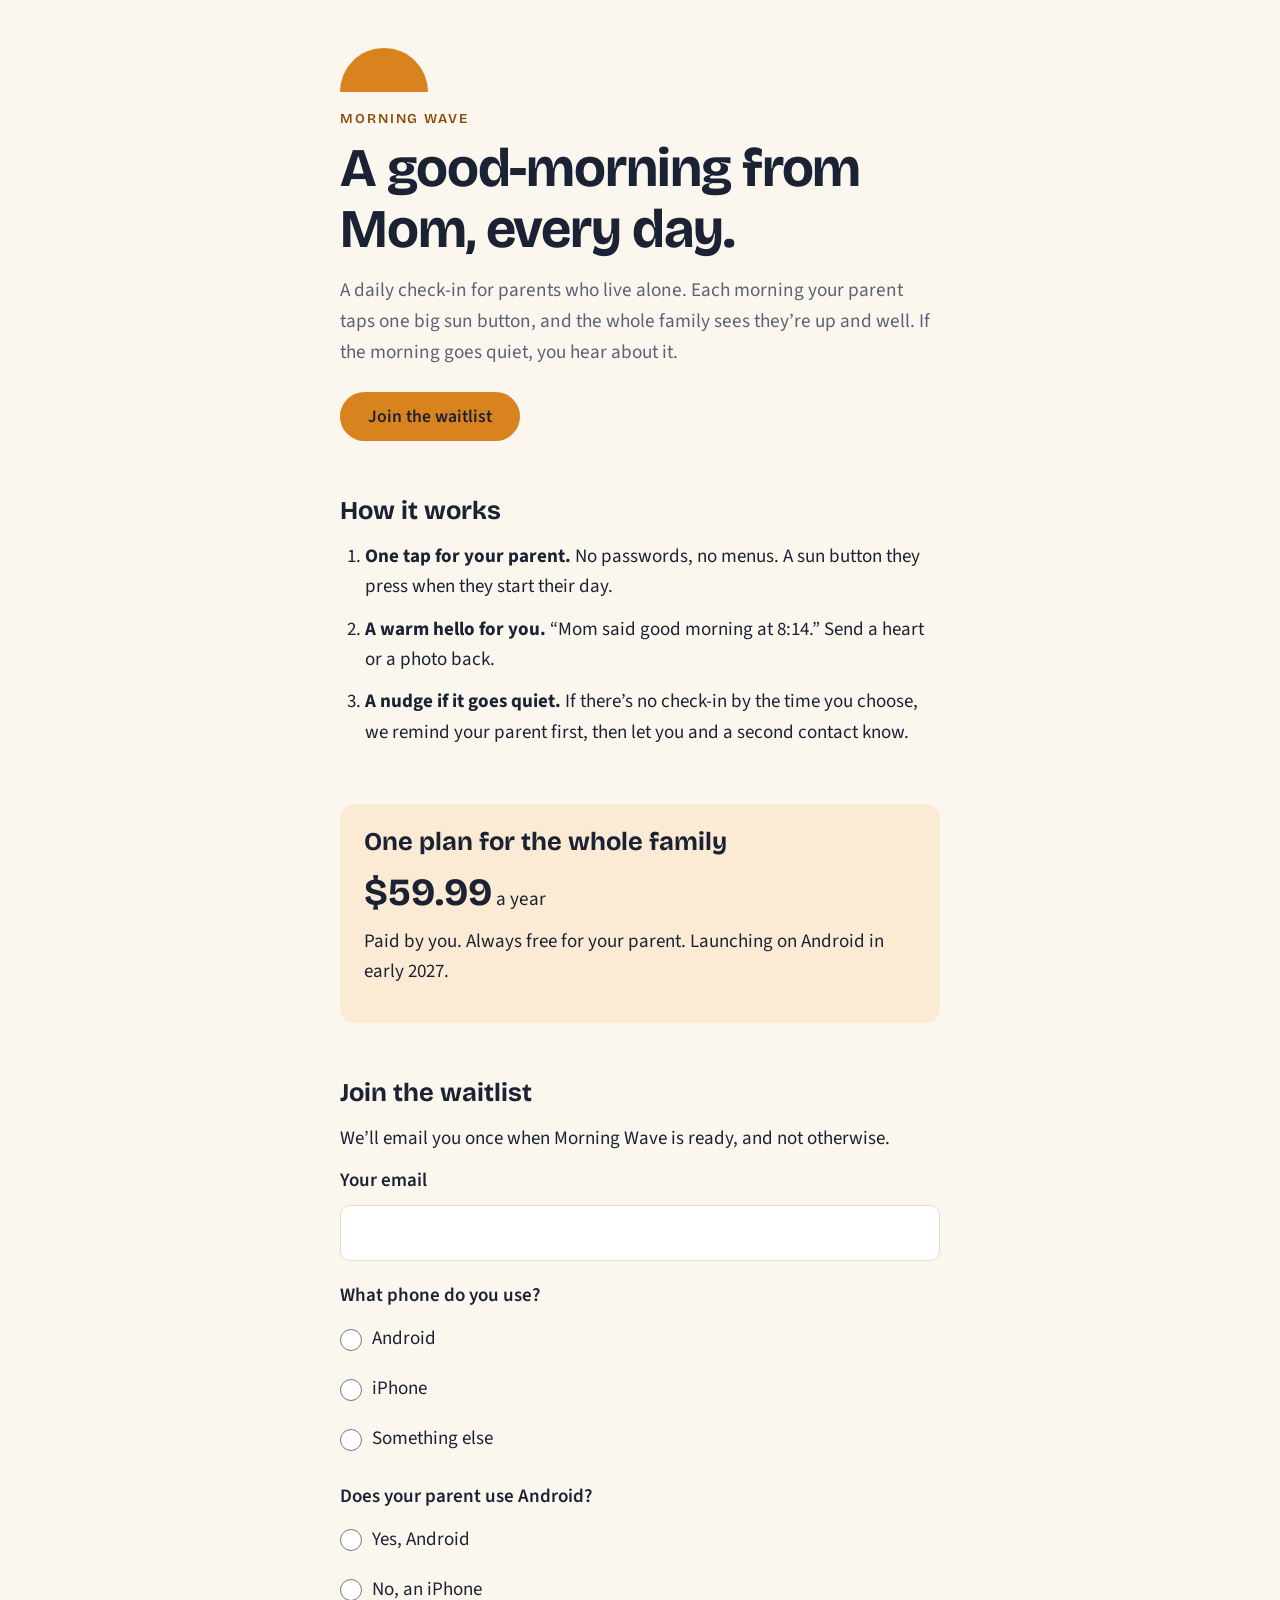
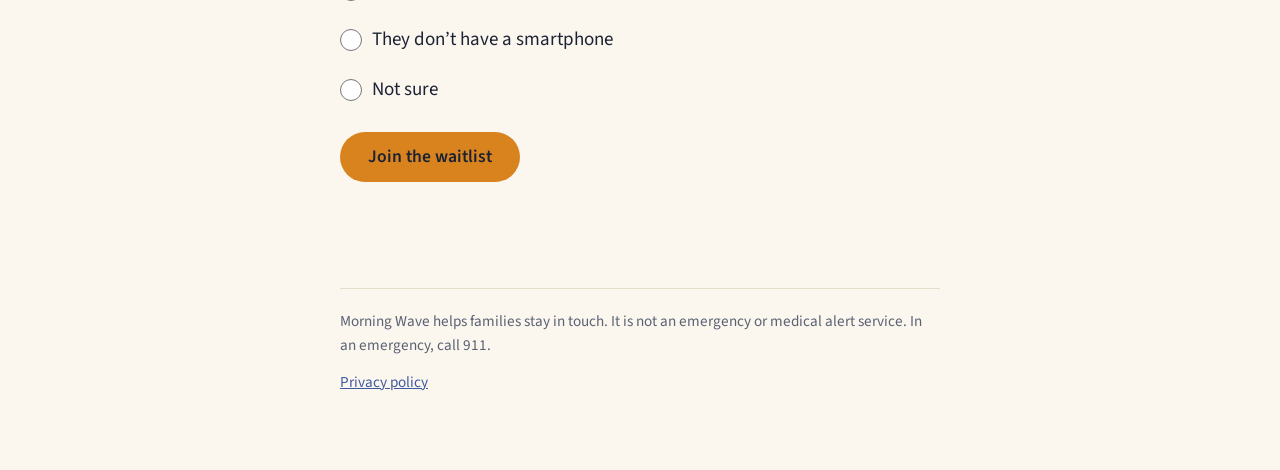
==== web/waitlist/index.html @ acbd317a "Add waitlist site and insert-only waitlist table One-page static site in web/waitlist that saves sig" ====
<!doctype html>
<html lang="en">
<head>
  <meta charset="utf-8">
  <meta name="viewport" content="width=device-width, initial-scale=1">
  <title>Morning Wave: a good-morning from Mom, every day</title>
  <meta name="description" content="A daily good-morning check-in for parents who live alone. One tap from them, peace of mind for you. Join the waitlist.">
  <meta property="og:title" content="Morning Wave: a good-morning from Mom, every day">
  <meta property="og:description" content="A daily good-morning check-in for parents who live alone. Join the waitlist.">
  <link rel="icon" href="data:image/svg+xml,%3Csvg xmlns='http://www.w3.org/2000/svg' viewBox='0 0 32 32'%3E%3Cpath d='M4 24a12 12 0 0 1 24 0z' fill='%23D9831F'/%3E%3C/svg%3E">
  <link rel="preconnect" href="https://fonts.googleapis.com">
  <link rel="preconnect" href="https://fonts.gstatic.com" crossorigin>
  <link rel="stylesheet" href="https://fonts.googleapis.com/css2?family=Bricolage+Grotesque:opsz,wght@12..96,600;12..96,700&family=Source+Sans+3:wght@400;600&display=swap">
  <link rel="stylesheet" href="styles.css">
</head>
<body>
  <main class="wrap">
    <header class="hero">
      <div class="sun" aria-hidden="true"></div>
      <p class="brand">Morning Wave</p>
      <h1>A good-morning from Mom, every day.</h1>
      <p class="lede">A daily check-in for parents who live alone. Each morning your parent taps one big sun button, and the whole family sees they’re up and well. If the morning goes quiet, you hear about it.</p>
      <a class="button" href="#join">Join the waitlist</a>
    </header>

    <section aria-labelledby="how">
      <h2 id="how">How it works</h2>
      <ol class="steps">
        <li><b>One tap for your parent.</b> No passwords, no menus. A sun button they press when they start their day.</li>
        <li><b>A warm hello for you.</b> “Mom said good morning at 8:14.” Send a heart or a photo back.</li>
        <li><b>A nudge if it goes quiet.</b> If there’s no check-in by the time you choose, we remind your parent first, then let you and a second contact know.</li>
      </ol>
    </section>

    <section class="price" aria-labelledby="price">
      <h2 id="price">One plan for the whole family</h2>
      <p class="amount"><b>$59.99</b> a year</p>
      <p>Paid by you. Always free for your parent. Launching on Android in early 2027.</p>
    </section>

    <section id="join" aria-labelledby="join-title">
      <h2 id="join-title">Join the waitlist</h2>
      <p>We’ll email you once when Morning Wave is ready, and not otherwise.</p>

      <form id="waitlist-form" novalidate>
        <label for="email">Your email</label>
        <input id="email" name="email" type="email" autocomplete="email" required maxlength="254">

        <fieldset>
          <legend>What phone do you use?</legend>
          <label class="choice"><input type="radio" name="own_phone" value="android" required> Android</label>
          <label class="choice"><input type="radio" name="own_phone" value="iphone"> iPhone</label>
          <label class="choice"><input type="radio" name="own_phone" value="other"> Something else</label>
        </fieldset>

        <fieldset>
          <legend>Does your parent use Android?</legend>
          <label class="choice"><input type="radio" name="parent_phone" value="android" required> Yes, Android</label>
          <label class="choice"><input type="radio" name="parent_phone" value="iphone"> No, an iPhone</label>
          <label class="choice"><input type="radio" name="parent_phone" value="no_smartphone"> They don’t have a smartphone</label>
          <label class="choice"><input type="radio" name="parent_phone" value="not_sure"> Not sure</label>
        </fieldset>

        <!-- Left empty by people; bots that fill every field are ignored. -->
        <div class="hp" aria-hidden="true">
          <label for="website">Website</label>
          <input id="website" name="website" type="text" tabindex="-1" autocomplete="off">
        </div>

        <button class="button" type="submit">Join the waitlist</button>
        <p id="form-status" class="status" role="status" aria-live="polite"></p>
      </form>
    </section>

    <footer>
      <p>Morning Wave helps families stay in touch. It is not an emergency or medical alert service. In an emergency, call 911.</p>
      <p><a href="privacy.html">Privacy policy</a></p>
    </footer>
  </main>

  <script src="config.js"></script>
  <script src="app.js"></script>
</body>
</html>
---- web/waitlist/styles.css ----
:root {
  --bg: #fbf6ee;
  --surface: #ffffff;
  --ink: #1b2233;
  --muted: #5a6273;
  --line: #e6dccb;
  --sun: #d9831f;
  --sun-ink: #8a4b0a;
  --sun-soft: #fbebd5;
  --dusk: #3f5aa0;
  --bad: #b23a3a;
  --display: "Bricolage Grotesque", ui-sans-serif, system-ui, sans-serif;
  --body: "Source Sans 3", ui-sans-serif, system-ui, sans-serif;
  color-scheme: light;
}

@media (prefers-color-scheme: dark) {
  :root {
    --bg: #12161f;
    --surface: #1a202c;
    --ink: #e7eaf1;
    --muted: #a3acbd;
    --line: #2c3445;
    --sun: #f0a445;
    --sun-ink: #f0a445;
    --sun-soft: #3a2a15;
    --dusk: #8da4e6;
    --bad: #eb7b7b;
    color-scheme: dark;
  }
}

* { box-sizing: border-box; }

body {
  margin: 0;
  background: var(--bg);
  color: var(--ink);
  font: 19px/1.6 var(--body);
}

.wrap {
  max-width: 640px;
  margin: 0 auto;
  padding: 48px 20px 64px;
  display: flex;
  flex-direction: column;
  gap: 56px;
}

h1, h2 {
  font-family: var(--display);
  line-height: 1.12;
  margin: 0 0 16px;
  text-wrap: balance;
}
h1 { font-size: clamp(2.3rem, 8vw, 3.4rem); letter-spacing: -0.02em; }
h2 { font-size: 1.6rem; }
p { margin: 0 0 12px; }
a { color: var(--dusk); }

.hero { display: flex; flex-direction: column; align-items: flex-start; }
.sun {
  width: 88px;
  height: 44px;
  border-radius: 88px 88px 0 0;
  background: var(--sun);
  margin-bottom: 20px;
}
.brand {
  font: 600 0.85rem/1 var(--display);
  letter-spacing: 0.14em;
  text-transform: uppercase;
  color: var(--sun-ink);
}
.lede { font-size: 1.2rem; color: var(--muted); margin-bottom: 24px; }

.steps { margin: 0; padding-left: 1.3em; display: flex; flex-direction: column; gap: 12px; }

.price {
  background: var(--sun-soft);
  border-radius: 14px;
  padding: 24px;
}
.amount { font-size: 1.2rem; }
.amount b { font: 700 2.4rem/1 var(--display); }

form { display: flex; flex-direction: column; gap: 20px; margin-top: 8px; }
label { font-weight: 600; }
input[type="email"] {
  width: 100%;
  font: inherit;
  padding: 12px 14px;
  margin-top: -12px;
  border: 1px solid var(--line);
  border-radius: 10px;
  background: var(--surface);
  color: var(--ink);
}
fieldset { border: 0; margin: 0; padding: 0; display: flex; flex-direction: column; gap: 6px; }
legend { font-weight: 600; margin-bottom: 6px; padding: 0; }
.choice { font-weight: 400; display: flex; align-items: center; gap: 10px; min-height: 44px; }
.choice input { width: 22px; height: 22px; accent-color: var(--sun); margin: 0; }

.button {
  display: inline-block;
  font: 600 1.1rem/1 var(--body);
  color: #1b2233;
  background: var(--sun);
  border: 0;
  border-radius: 999px;
  padding: 16px 28px;
  text-decoration: none;
  cursor: pointer;
}
form .button { align-self: flex-start; }
.button:disabled { opacity: 0.6; cursor: progress; }
:focus-visible { outline: 3px solid var(--dusk); outline-offset: 3px; }

.status { min-height: 1.6em; margin: 0; }
.status.error { color: var(--bad); }

/* Honeypot: off-screen rather than display:none so simple bots still fill it. */
.hp { position: absolute; left: -9999px; width: 1px; height: 1px; overflow: hidden; }

footer { border-top: 1px solid var(--line); padding-top: 20px; color: var(--muted); font-size: 0.95rem; }

.policy h2 { font-size: 1.25rem; margin-top: 12px; }
.muted { color: var(--muted); }
.todo {
  background: var(--sun-soft);
  border-left: 4px solid var(--sun);
  padding: 12px 16px;
  border-radius: 6px;
}
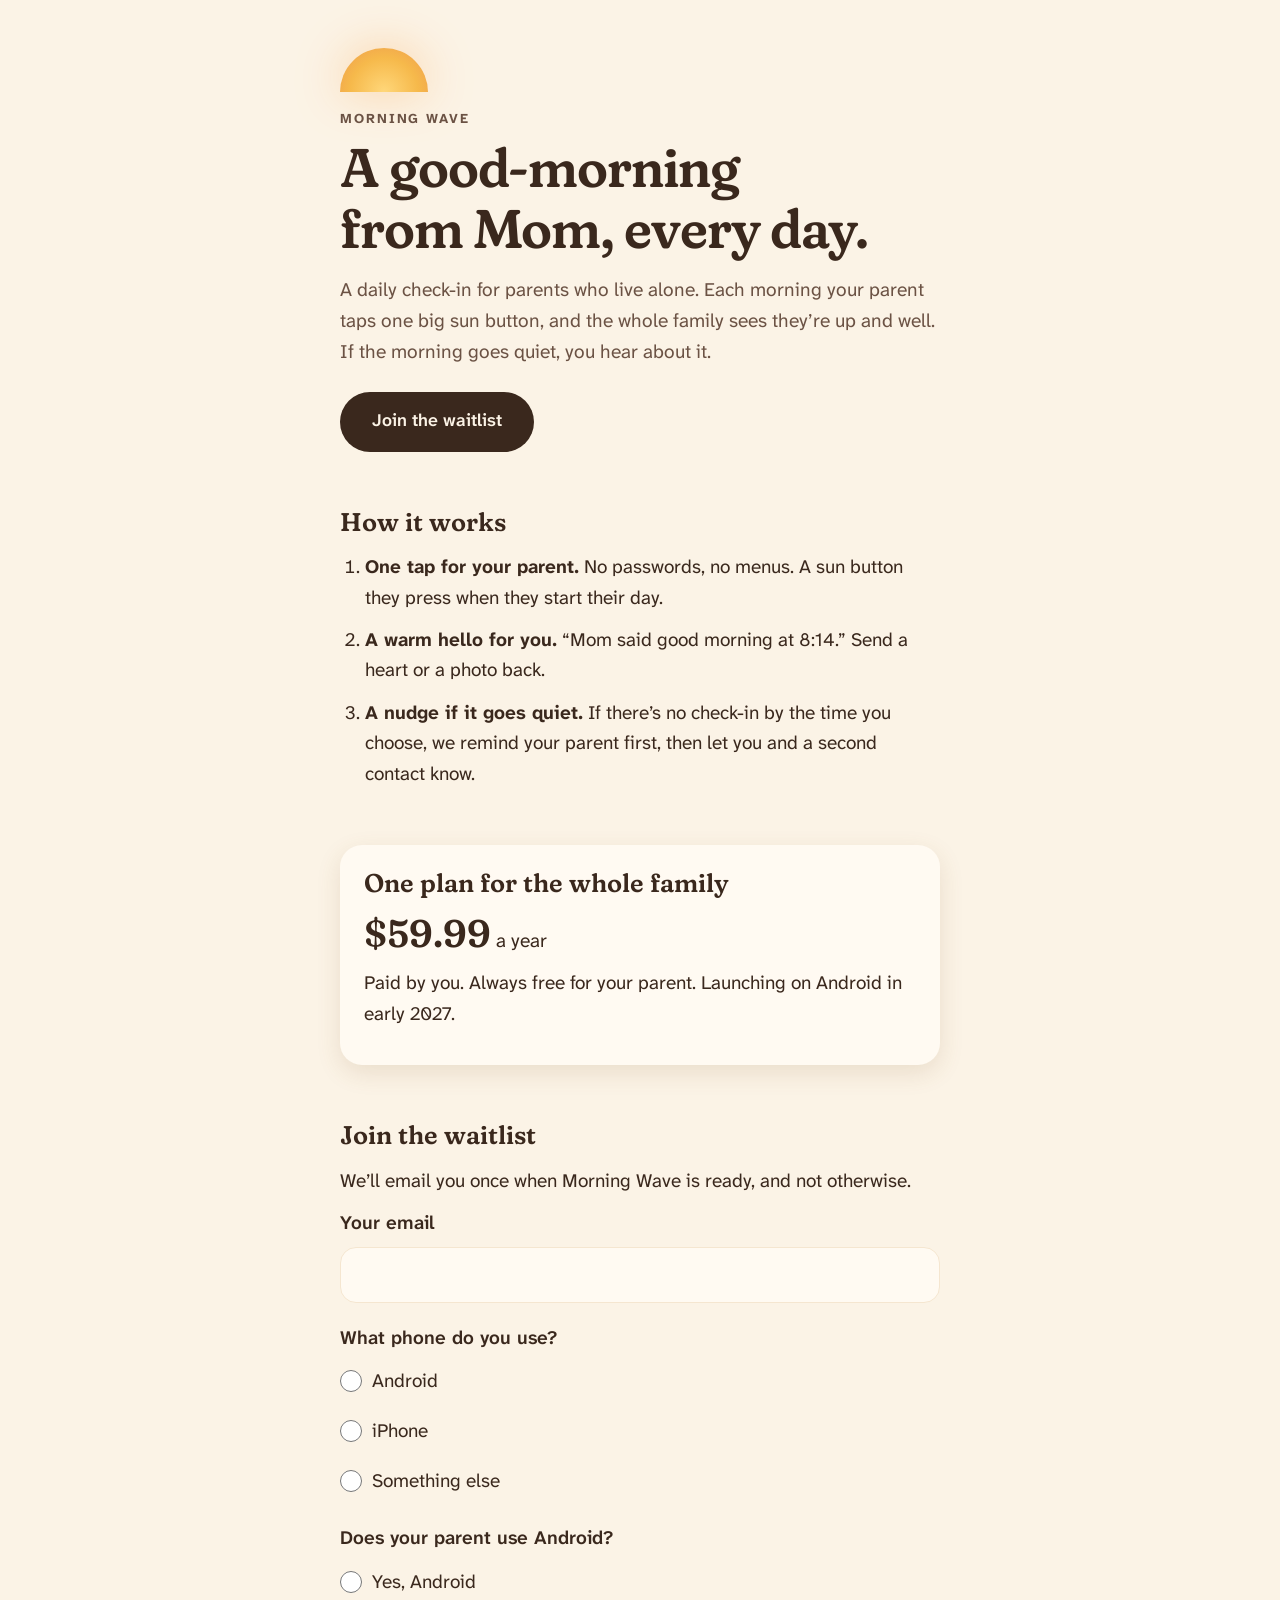
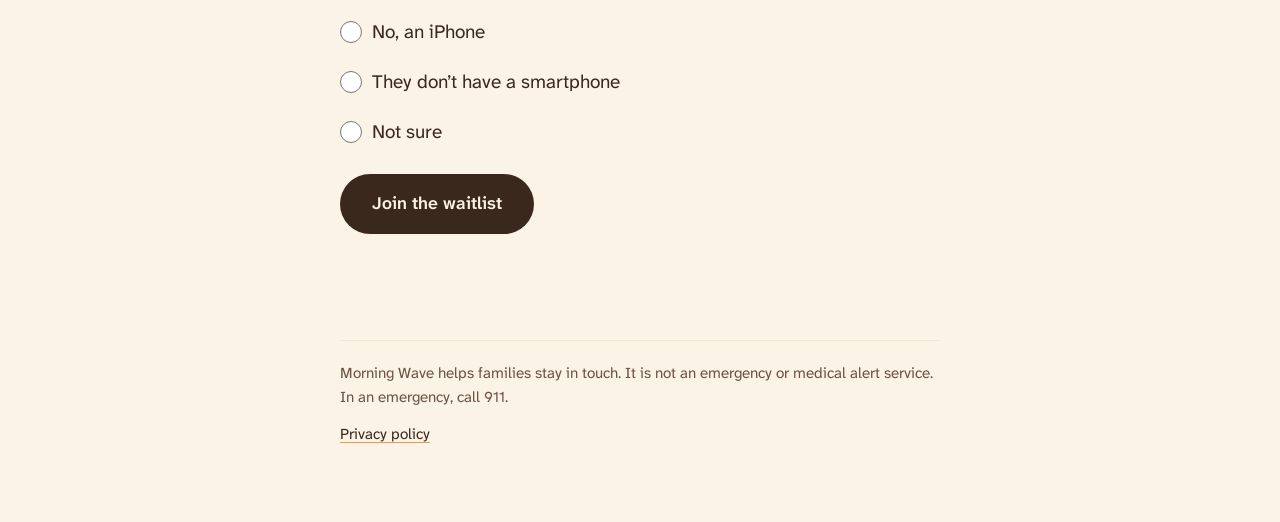
==== commit 29ee916c: "Match waitlist email check to the database and the app's theme The form now uses the same email patt" ====
--- a/web/waitlist/index.html
+++ b/web/waitlist/index.html
@@ -7,10 +7,10 @@
   <meta name="description" content="A daily good-morning check-in for parents who live alone. One tap from them, peace of mind for you. Join the waitlist.">
   <meta property="og:title" content="Morning Wave: a good-morning from Mom, every day">
   <meta property="og:description" content="A daily good-morning check-in for parents who live alone. Join the waitlist.">
-  <link rel="icon" href="data:image/svg+xml,%3Csvg xmlns='http://www.w3.org/2000/svg' viewBox='0 0 32 32'%3E%3Cpath d='M4 24a12 12 0 0 1 24 0z' fill='%23D9831F'/%3E%3C/svg%3E">
+  <link rel="icon" href="data:image/svg+xml,%3Csvg xmlns='http://www.w3.org/2000/svg' viewBox='0 0 32 32'%3E%3Cpath d='M4 24a12 12 0 0 1 24 0z' fill='%23F6B94B'/%3E%3C/svg%3E">
   <link rel="preconnect" href="https://fonts.googleapis.com">
   <link rel="preconnect" href="https://fonts.gstatic.com" crossorigin>
-  <link rel="stylesheet" href="https://fonts.googleapis.com/css2?family=Bricolage+Grotesque:opsz,wght@12..96,600;12..96,700&family=Source+Sans+3:wght@400;600&display=swap">
+  <link rel="stylesheet" href="https://fonts.googleapis.com/css2?family=Atkinson+Hyperlegible+Next:wght@400;700&family=Fraunces:opsz,wght,SOFT,WONK@9..144,600,100,0&display=swap">
   <link rel="stylesheet" href="styles.css">
 </head>
 <body>
@@ -44,7 +44,8 @@
 
       <form id="waitlist-form" novalidate>
         <label for="email">Your email</label>
-        <input id="email" name="email" type="email" autocomplete="email" required maxlength="254">
+        <input id="email" name="email" type="email" autocomplete="email" required maxlength="254"
+               pattern="[^@\s]+@[^@\s]+\.[^@\s]+" title="An email address like name@example.com">
 
         <fieldset>
           <legend>What phone do you use?</legend>
--- a/web/waitlist/styles.css
+++ b/web/waitlist/styles.css
@@ -1,40 +1,27 @@
 :root {
-  --bg: #fbf6ee;
-  --surface: #ffffff;
-  --ink: #1b2233;
-  --muted: #5a6273;
-  --line: #e6dccb;
-  --sun: #d9831f;
-  --sun-ink: #8a4b0a;
-  --sun-soft: #fbebd5;
-  --dusk: #3f5aa0;
-  --bad: #b23a3a;
-  --display: "Bricolage Grotesque", ui-sans-serif, system-ui, sans-serif;
-  --body: "Source Sans 3", ui-sans-serif, system-ui, sans-serif;
+  /* Palette from lib/theme/palette.dart (DESIGN.md). Light only, like the app. */
+  --paper: #fbf3e6;
+  --paper-deep: #f5e6d0;
+  --card: #fffaf2;
+  --ink: #3a281d;
+  --ink-soft: #6b5244;
+  --sun-core: #ffd77a;
+  --sun: #f6b94b;
+  --sun-edge: #ee9a4d;
+  --glow: #fbd3a6;
+  --sage-deep: #4f6e55;
+  --shadow: rgba(138, 90, 43, 0.14);
+  --bad: #9e3a22;
+  --voice: "Fraunces", Georgia, serif;
+  --body: "Atkinson Hyperlegible Next", ui-sans-serif, system-ui, sans-serif;
   color-scheme: light;
-}
-
-@media (prefers-color-scheme: dark) {
-  :root {
-    --bg: #12161f;
-    --surface: #1a202c;
-    --ink: #e7eaf1;
-    --muted: #a3acbd;
-    --line: #2c3445;
-    --sun: #f0a445;
-    --sun-ink: #f0a445;
-    --sun-soft: #3a2a15;
-    --dusk: #8da4e6;
-    --bad: #eb7b7b;
-    color-scheme: dark;
-  }
 }
 
 * { box-sizing: border-box; }
 
 body {
   margin: 0;
-  background: var(--bg);
+  background: var(--paper);
   color: var(--ink);
   font: 19px/1.6 var(--body);
 }
@@ -49,7 +36,9 @@
 }
 
 h1, h2 {
-  font-family: var(--display);
+  font-family: var(--voice);
+  font-variation-settings: "SOFT" 100, "WONK" 0;
+  font-weight: 600;
   line-height: 1.12;
   margin: 0 0 16px;
   text-wrap: balance;
@@ -57,33 +46,35 @@
 h1 { font-size: clamp(2.3rem, 8vw, 3.4rem); letter-spacing: -0.02em; }
 h2 { font-size: 1.6rem; }
 p { margin: 0 0 12px; }
-a { color: var(--dusk); }
+a { color: var(--ink); text-decoration-color: var(--sun-edge); text-underline-offset: 3px; }
 
 .hero { display: flex; flex-direction: column; align-items: flex-start; }
 .sun {
   width: 88px;
   height: 44px;
   border-radius: 88px 88px 0 0;
-  background: var(--sun);
+  background: radial-gradient(circle at 50% 100%, var(--sun-core), var(--sun) 55%, var(--sun-edge));
+  box-shadow: 0 0 48px var(--glow);
   margin-bottom: 20px;
 }
 .brand {
-  font: 600 0.85rem/1 var(--display);
+  font: 700 0.85rem/1 var(--body);
   letter-spacing: 0.14em;
   text-transform: uppercase;
-  color: var(--sun-ink);
+  color: var(--ink-soft);
 }
-.lede { font-size: 1.2rem; color: var(--muted); margin-bottom: 24px; }
+.lede { font-size: 1.2rem; color: var(--ink-soft); margin-bottom: 24px; }
 
 .steps { margin: 0; padding-left: 1.3em; display: flex; flex-direction: column; gap: 12px; }
 
 .price {
-  background: var(--sun-soft);
-  border-radius: 14px;
+  background: var(--card);
+  border-radius: 22px;
+  box-shadow: 0 8px 24px var(--shadow);
   padding: 24px;
 }
 .amount { font-size: 1.2rem; }
-.amount b { font: 700 2.4rem/1 var(--display); }
+.amount b { font: 600 2.4rem/1 var(--voice); font-variation-settings: "SOFT" 100, "WONK" 0; }
 
 form { display: flex; flex-direction: column; gap: 20px; margin-top: 8px; }
 label { font-weight: 600; }
@@ -92,30 +83,31 @@
   font: inherit;
   padding: 12px 14px;
   margin-top: -12px;
-  border: 1px solid var(--line);
-  border-radius: 10px;
-  background: var(--surface);
+  border: 1px solid var(--paper-deep);
+  border-radius: 16px;
+  background: var(--card);
   color: var(--ink);
 }
 fieldset { border: 0; margin: 0; padding: 0; display: flex; flex-direction: column; gap: 6px; }
 legend { font-weight: 600; margin-bottom: 6px; padding: 0; }
 .choice { font-weight: 400; display: flex; align-items: center; gap: 10px; min-height: 44px; }
-.choice input { width: 22px; height: 22px; accent-color: var(--sun); margin: 0; }
+.choice input { width: 22px; height: 22px; accent-color: var(--ink); margin: 0; }
 
 .button {
   display: inline-block;
   font: 600 1.1rem/1 var(--body);
-  color: #1b2233;
-  background: var(--sun);
+  color: var(--paper);
+  background: var(--ink);
   border: 0;
   border-radius: 999px;
-  padding: 16px 28px;
+  min-height: 60px;
+  padding: 20px 32px;
   text-decoration: none;
   cursor: pointer;
 }
 form .button { align-self: flex-start; }
 .button:disabled { opacity: 0.6; cursor: progress; }
-:focus-visible { outline: 3px solid var(--dusk); outline-offset: 3px; }
+:focus-visible { outline: 3px solid var(--sun-edge); outline-offset: 3px; }
 
 .status { min-height: 1.6em; margin: 0; }
 .status.error { color: var(--bad); }
@@ -123,13 +115,13 @@
 /* Honeypot: off-screen rather than display:none so simple bots still fill it. */
 .hp { position: absolute; left: -9999px; width: 1px; height: 1px; overflow: hidden; }
 
-footer { border-top: 1px solid var(--line); padding-top: 20px; color: var(--muted); font-size: 0.95rem; }
+footer { border-top: 1px solid var(--paper-deep); padding-top: 20px; color: var(--ink-soft); font-size: 0.95rem; }
 
 .policy h2 { font-size: 1.25rem; margin-top: 12px; }
-.muted { color: var(--muted); }
+.muted { color: var(--ink-soft); }
 .todo {
-  background: var(--sun-soft);
-  border-left: 4px solid var(--sun);
+  background: var(--paper-deep);
+  border-left: 4px solid var(--sun-edge);
   padding: 12px 16px;
   border-radius: 6px;
 }
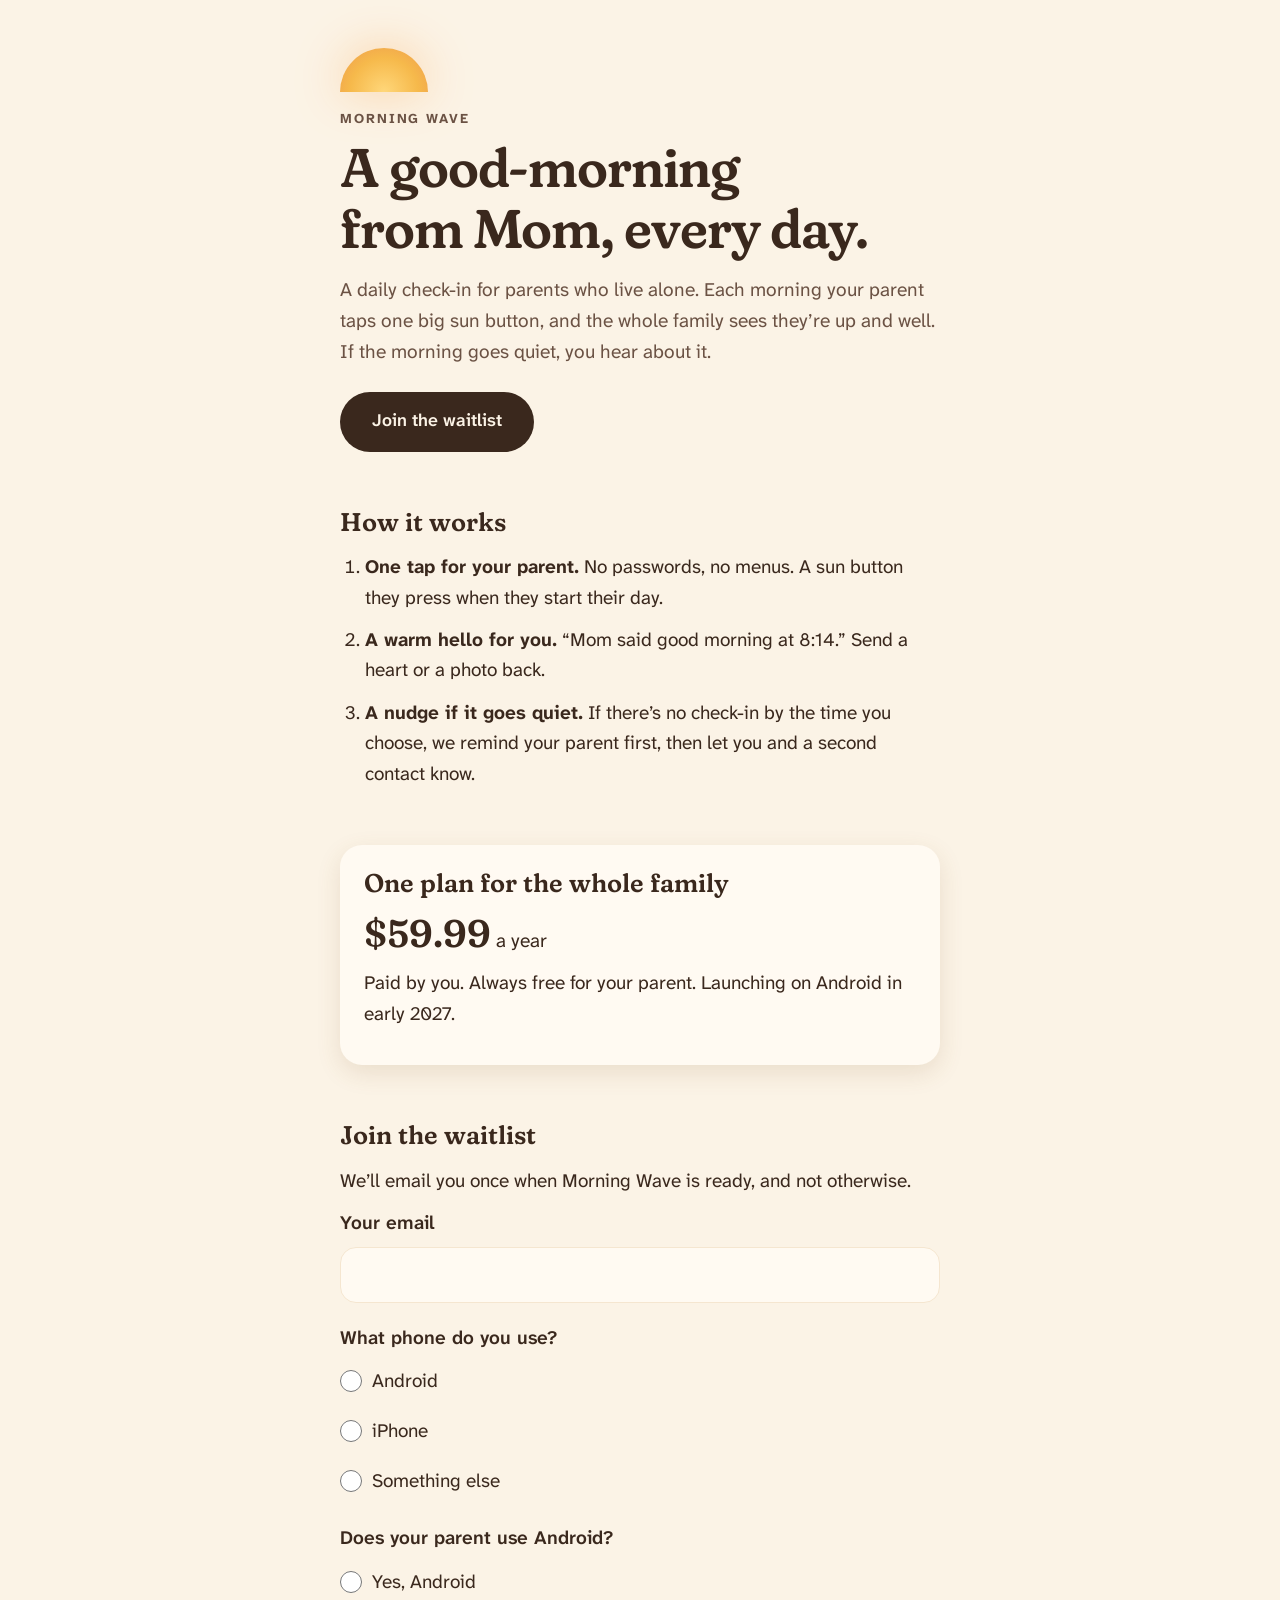
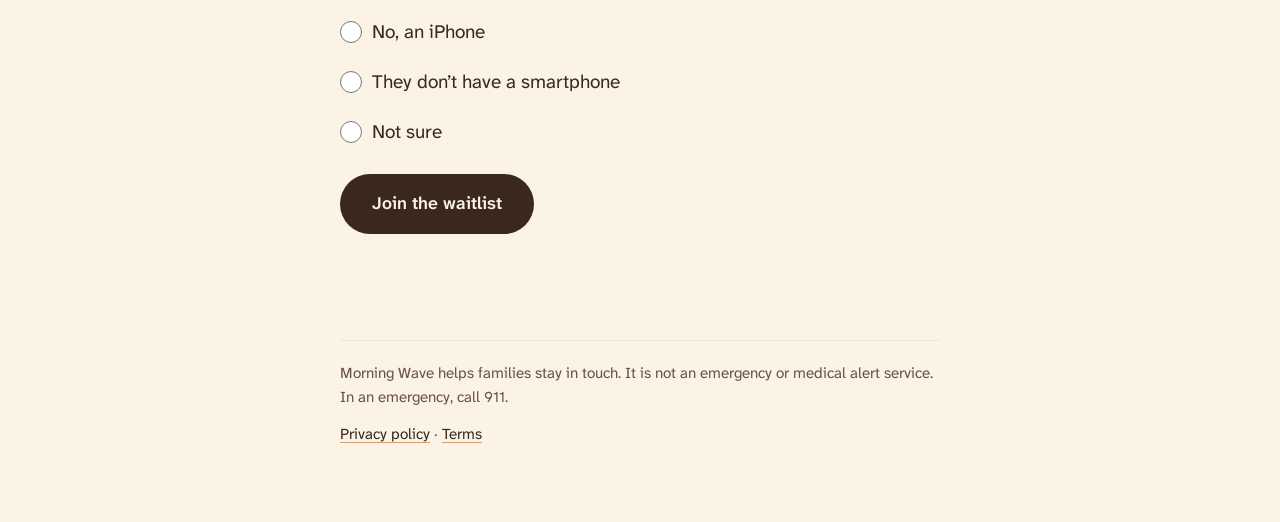
==== commit 95272059: "Let a child change when the parent's mornings start; add terms; refresh to-dos - "Mom's mornings sta" ====
--- a/web/waitlist/index.html
+++ b/web/waitlist/index.html
@@ -75,7 +75,7 @@
 
     <footer>
       <p>Morning Wave helps families stay in touch. It is not an emergency or medical alert service. In an emergency, call 911.</p>
-      <p><a href="privacy.html">Privacy policy</a></p>
+      <p><a href="privacy.html">Privacy policy</a> · <a href="terms.html">Terms</a></p>
     </footer>
   </main>
 
